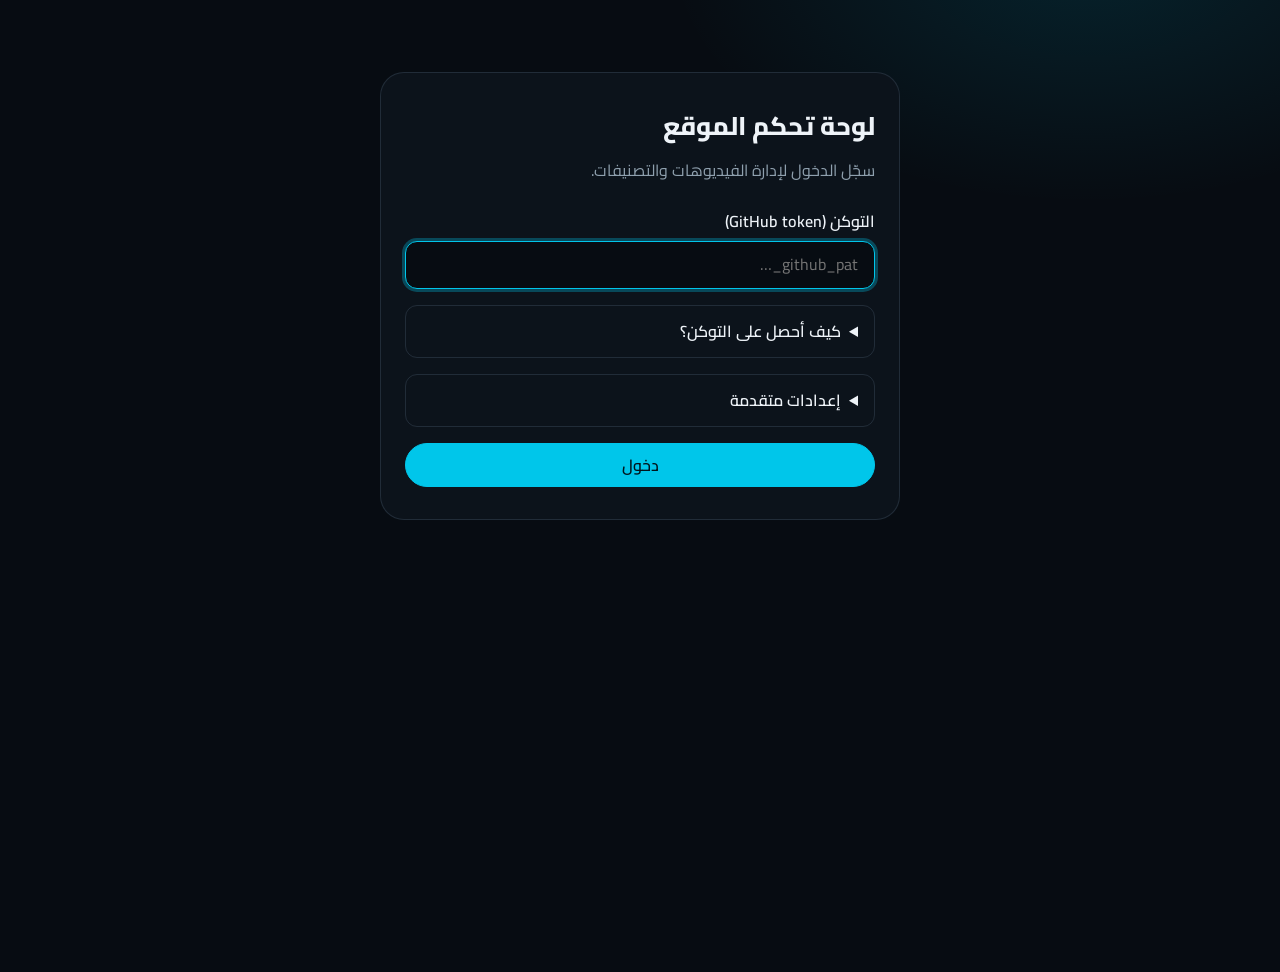
==== admin/index.html @ cd0e5b62 "Cyan theme, stacked sections, admin dashboard" ====
<!DOCTYPE html>
<html lang="ar" dir="rtl">
<head>
<meta charset="UTF-8">
<meta name="viewport" content="width=device-width, initial-scale=1">
<meta name="robots" content="noindex, nofollow">
<meta name="theme-color" content="#070C12">
<title>لوحة تحكم الموقع</title>
<link rel="preconnect" href="https://fonts.googleapis.com">
<link rel="preconnect" href="https://fonts.gstatic.com" crossorigin>
<link href="https://fonts.googleapis.com/css2?family=Cairo:wght@400;600;800&display=swap" rel="stylesheet">
<link rel="stylesheet" href="admin.css">
</head>
<body>
<div id="app"></div>

<div id="busy" class="busy" hidden role="alert" aria-live="assertive">
  <div class="busy-card">
    <div class="spinner" aria-hidden="true"></div>
    <p id="busy-text">جاري الحفظ…</p>
    <div class="bar"><i id="busy-bar"></i></div>
    <small>لا تسكّر الصفحة حتى ينتهي.</small>
  </div>
</div>

<div id="toasts" class="toasts" aria-live="polite"></div>

<script type="module" src="app.js"></script>
</body>
</html>
---- admin/admin.css ----
/* Admin dashboard. Same palette as the site (see ../css/styles.css), right-to-left. */
:root {
  --bg: #070C12;
  --surface: #0C131B;
  --surface-2: #121C27;
  --line: rgba(160, 200, 230, .14);
  --text: #EEF3F8;
  --muted: #8FA0AE;
  --accent: #00C6EA;
  --accent-2: #3DD9F5;
  --on-accent: #00151C;
  --danger: #FF6B6B;
  --ok: #4ADE80;
  --glow: rgba(0, 198, 234, .3);
  --radius: 14px;
  --s1: 8px; --s2: 16px; --s3: 24px; --s4: 32px; --s5: 40px;
}
* { box-sizing: border-box; margin: 0; padding: 0; }
body {
  font-family: 'Cairo', 'Manrope', system-ui, sans-serif; background: var(--bg); color: var(--text);
  line-height: 1.7; -webkit-font-smoothing: antialiased; min-height: 100vh;
  background-image: radial-gradient(600px 360px at 85% -5%, rgba(0,198,234,.12), transparent 70%);
  background-repeat: no-repeat;
}
button, input, select { font: inherit; color: inherit; }
ul { list-style: none; }
a { color: inherit; text-decoration: none; }
.wrap { max-width: 960px; margin: 0 auto; padding: var(--s3) var(--s2) var(--s5); }

/* Type scale: title, section heading, body, small */
h1 { font-size: 1.6rem; font-weight: 800; }
h2 { font-size: 1.2rem; font-weight: 800; }
.muted { color: var(--muted); }
.ltr { direction: ltr; unicode-bidi: isolate; display: inline-block; }
small, .small { font-size: .85rem; color: var(--muted); }

/* Buttons: one primary per screen, everything else quieter */
.btn {
  display: inline-flex; align-items: center; justify-content: center; gap: var(--s1);
  min-height: 44px; padding: 0 var(--s3); border-radius: 999px; cursor: pointer; font-weight: 600;
  border: 1px solid var(--line); background: var(--surface-2); transition: transform .15s, border-color .2s, box-shadow .2s;
}
.btn:hover { border-color: var(--accent); }
.btn:disabled { opacity: .5; cursor: not-allowed; }
.btn-primary { background: var(--accent); color: var(--on-accent); border-color: var(--accent); }
.btn-primary:hover { box-shadow: 0 8px 28px -6px var(--glow); transform: translateY(-1px); }
.btn-danger { color: var(--danger); border-color: rgba(255,107,107,.45); background: transparent; }
.btn-danger:hover { border-color: var(--danger); }
.btn-danger.solid { background: var(--danger); color: #1c0606; border-color: var(--danger); }
.btn-sm { min-height: 44px; padding: 0 var(--s2); font-size: .92rem; }
.icon-btn {
  width: 44px; height: 44px; border-radius: 50%; cursor: pointer; display: grid; place-items: center;
  border: 1px solid var(--line); background: transparent; font-size: 1rem; line-height: 1;
}
.icon-btn:hover:not(:disabled) { border-color: var(--accent); color: var(--accent); }
.icon-btn:disabled { opacity: .35; cursor: not-allowed; }

/* Forms */
label { display: block; font-weight: 600; margin-bottom: 6px; }
input[type=text], input[type=password], select {
  width: 100%; min-height: 48px; padding: 0 var(--s2); border-radius: 12px; background: var(--bg);
  border: 1px solid var(--line); outline: none;
}
input:focus, select:focus { border-color: var(--accent); box-shadow: 0 0 0 3px var(--glow); }
.field { margin-bottom: var(--s2); }
.error-text { color: var(--danger); font-size: .9rem; margin-top: 6px; }

/* Login */
.login { max-width: 520px; margin: 8vh auto 0; padding: var(--s4) var(--s3); border: 1px solid var(--line); border-radius: 24px; background: var(--surface); }
.login h1 { margin-bottom: var(--s1); }
.login .muted { margin-bottom: var(--s3); }
details { margin: var(--s2) 0; border: 1px solid var(--line); border-radius: 12px; padding: 0 var(--s2); }
summary { cursor: pointer; padding: 12px 0; font-weight: 600; min-height: 44px; }
details[open] summary { border-bottom: 1px solid var(--line); margin-bottom: var(--s1); }
details ol { padding: 0 var(--s3) var(--s2) 0; color: var(--muted); }
details li { margin-bottom: 6px; }
details b { color: var(--text); }
code { direction: ltr; unicode-bidi: isolate; background: var(--bg); padding: 1px 6px; border-radius: 6px; font-size: .9em; }

/* Header + tabs */
.top { display: flex; align-items: center; justify-content: space-between; gap: var(--s2); flex-wrap: wrap; margin-bottom: var(--s3); }
.top .links { display: flex; gap: var(--s1); flex-wrap: wrap; }
.tabs { display: flex; gap: var(--s1); border-bottom: 1px solid var(--line); margin-bottom: var(--s3); }
.tab { min-height: 48px; padding: 0 var(--s3); background: none; border: 0; border-bottom: 3px solid transparent; color: var(--muted); font-weight: 600; cursor: pointer; }
.tab[aria-selected="true"] { color: var(--accent); border-bottom-color: var(--accent); }
.toolbar { display: flex; align-items: center; justify-content: space-between; gap: var(--s2); flex-wrap: wrap; margin-bottom: var(--s3); }

/* Lists */
.group + .group { margin-top: var(--s4); }
.group-head { display: flex; align-items: baseline; gap: var(--s1); margin-bottom: var(--s2); }
.rows { display: grid; gap: var(--s1); }
.row {
  display: grid; grid-template-columns: auto 1fr auto; align-items: center; gap: var(--s2);
  padding: var(--s1) var(--s2); border: 1px solid var(--line); border-radius: var(--radius); background: var(--surface);
}
.row.cat { grid-template-columns: 1fr auto; padding: var(--s2); }
.thumb { width: 72px; aspect-ratio: 16/9; border-radius: 8px; overflow: hidden; background: var(--surface-2); display: grid; place-items: center; color: var(--muted); font-size: .7rem; }
.thumb.vertical { width: 44px; aspect-ratio: 9/16; }
.thumb img { width: 100%; height: 100%; object-fit: cover; }
.row-title { font-weight: 600; overflow-wrap: anywhere; }
.actions { display: flex; gap: 6px; flex-wrap: wrap; justify-content: flex-end; }
.empty { text-align: center; padding: var(--s5) var(--s3); border: 1px dashed var(--line); border-radius: var(--radius); }
.empty h2 { margin-bottom: 4px; }
.empty p { color: var(--muted); margin-bottom: var(--s3); }
.storage { font-size: .85rem; color: var(--muted); }
.storage.warn { color: var(--danger); }
.add-cat { display: flex; gap: var(--s1); margin-bottom: var(--s3); }
.add-cat input { flex: 1; }

/* Dialogs */
dialog.modal {
  width: min(560px, calc(100vw - 32px)); max-height: calc(100dvh - 32px); overflow: auto; margin: auto;
  padding: var(--s3); border: 1px solid var(--line); border-radius: 20px; background: var(--surface); color: var(--text);
}
dialog.modal::backdrop { background: rgba(0,0,0,.75); backdrop-filter: blur(4px); }
.modal-head { display: flex; align-items: center; justify-content: space-between; margin-bottom: var(--s3); }
.modal-actions { display: flex; gap: var(--s1); justify-content: flex-start; margin-top: var(--s3); flex-wrap: wrap; }
.drop {
  display: grid; place-items: center; text-align: center; gap: 4px; padding: var(--s4) var(--s2); cursor: pointer;
  border: 2px dashed var(--line); border-radius: var(--radius); background: var(--bg); transition: border-color .2s;
}
.drop:hover, .drop.over { border-color: var(--accent); }
.drop input { display: none; }
.preview { display: grid; gap: var(--s1); justify-items: center; margin-bottom: var(--s2); }
.preview video { max-width: 100%; max-height: 38vh; border-radius: 12px; background: #000; }
.poster-row { display: flex; align-items: center; gap: var(--s2); flex-wrap: wrap; justify-content: center; }
.poster-row img { height: 64px; border-radius: 8px; border: 1px solid var(--line); }
.notice { padding: var(--s1) var(--s2); border-radius: 12px; border: 1px solid var(--line); background: var(--bg); font-size: .92rem; }
.notice.bad { border-color: rgba(255,107,107,.5); color: var(--danger); }

/* Busy overlay + toasts */
.busy { position: fixed; inset: 0; z-index: 50; display: grid; place-items: center; background: rgba(0,0,0,.8); backdrop-filter: blur(4px); }
.busy[hidden] { display: none; }
.busy-card { width: min(420px, calc(100vw - 32px)); padding: var(--s4) var(--s3); text-align: center; border-radius: 20px; background: var(--surface); border: 1px solid var(--line); display: grid; gap: var(--s2); justify-items: center; }
.spinner { width: 36px; height: 36px; border-radius: 50%; border: 3px solid var(--line); border-top-color: var(--accent); animation: spin .9s linear infinite; }
@keyframes spin { to { transform: rotate(360deg); } }
.bar { width: 100%; height: 8px; border-radius: 999px; background: var(--surface-2); overflow: hidden; }
.bar i { display: block; height: 100%; width: 0; background: var(--accent); transition: width .3s; }
.toasts { position: fixed; z-index: 60; inset-inline: 0; bottom: var(--s3); display: grid; gap: var(--s1); justify-items: center; pointer-events: none; padding: 0 var(--s2); }
.toast { pointer-events: auto; max-width: 560px; padding: 12px var(--s3); border-radius: 14px; background: var(--surface-2); border: 1px solid var(--line); box-shadow: 0 16px 40px rgba(0,0,0,.5); }
.toast.ok { border-color: rgba(74,222,128,.55); }
.toast.bad { border-color: rgba(255,107,107,.6); }

:focus-visible { outline: 2px solid var(--accent-2); outline-offset: 2px; }
@media (max-width: 600px) {
  .row { grid-template-columns: auto 1fr; }
  .row .actions { grid-column: 1 / -1; justify-content: flex-start; }
  .row.cat { grid-template-columns: 1fr; }
  .tab { padding: 0 var(--s2); }
  .modal-actions .btn { flex: 1; }
}
@media (prefers-reduced-motion: reduce) { * { transition: none !important; animation: none !important; } }
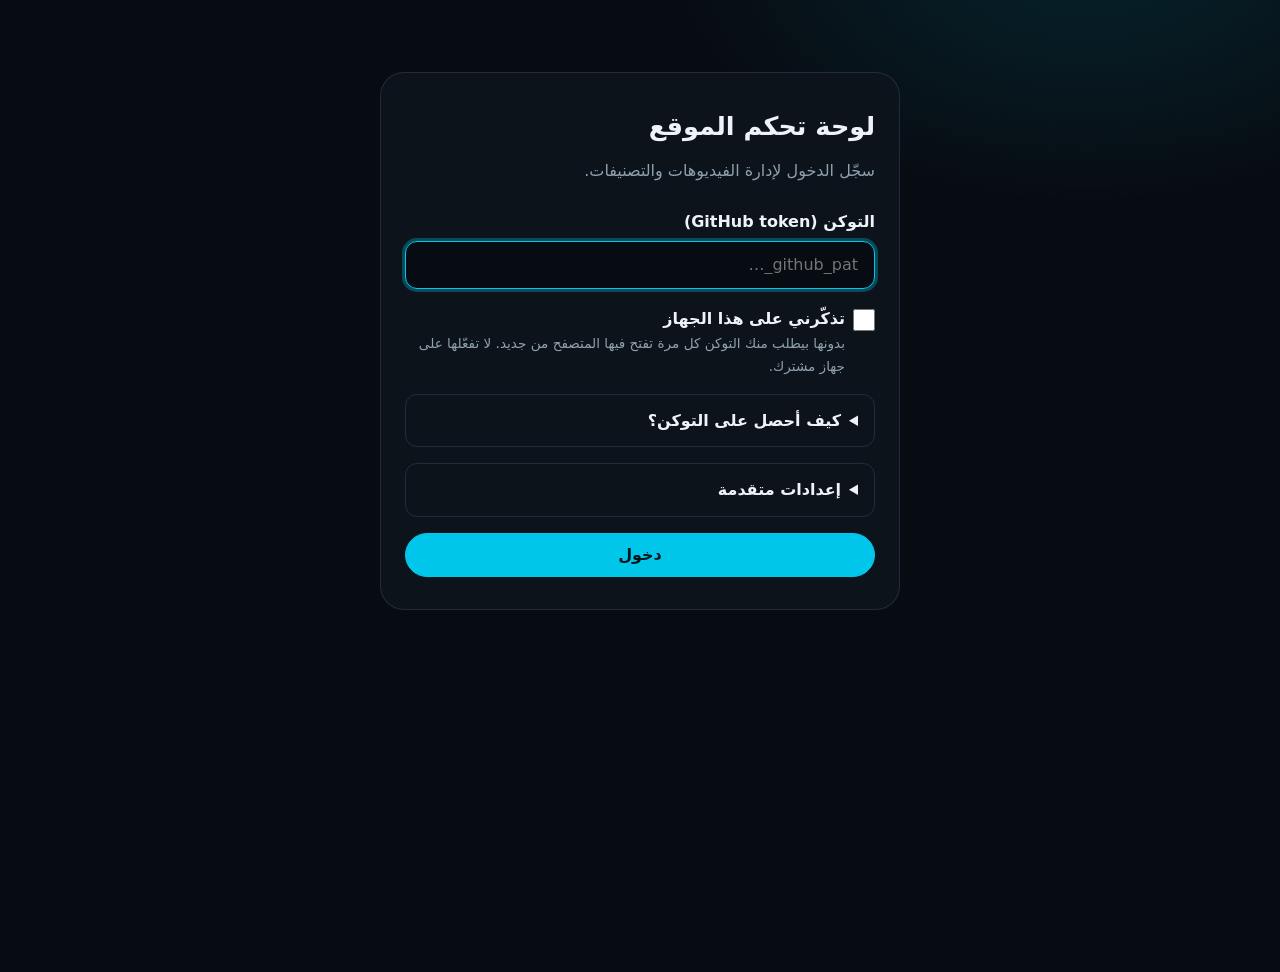
==== commit 796a8347: "Harden admin: CSP and session-only token by default" ====
--- a/admin/index.html
+++ b/admin/index.html
@@ -3,6 +3,7 @@
 <head>
 <meta charset="UTF-8">
 <meta name="viewport" content="width=device-width, initial-scale=1">
+<meta http-equiv="Content-Security-Policy" content="default-src 'none'; script-src 'self'; style-src 'self' https://fonts.googleapis.com; font-src https://fonts.gstatic.com; img-src 'self' blob: data:; media-src 'self' blob:; connect-src https://api.github.com; base-uri 'none'; form-action 'none'; object-src 'none'">
 <meta name="robots" content="noindex, nofollow">
 <meta name="theme-color" content="#070C12">
 <title>لوحة تحكم الموقع</title>
--- a/admin/admin.css
+++ b/admin/admin.css
@@ -63,6 +63,10 @@
 }
 input:focus, select:focus { border-color: var(--accent); box-shadow: 0 0 0 3px var(--glow); }
 .field { margin-bottom: var(--s2); }
+.block { width: 100%; }
+.check { display: flex; align-items: flex-start; gap: var(--s1); margin: var(--s2) 0; cursor: pointer; }
+.check input { width: 22px; height: 22px; margin-top: 4px; flex: none; accent-color: var(--accent); }
+.check small { display: block; font-weight: 400; }
 .error-text { color: var(--danger); font-size: .9rem; margin-top: 6px; }
 
 /* Login */
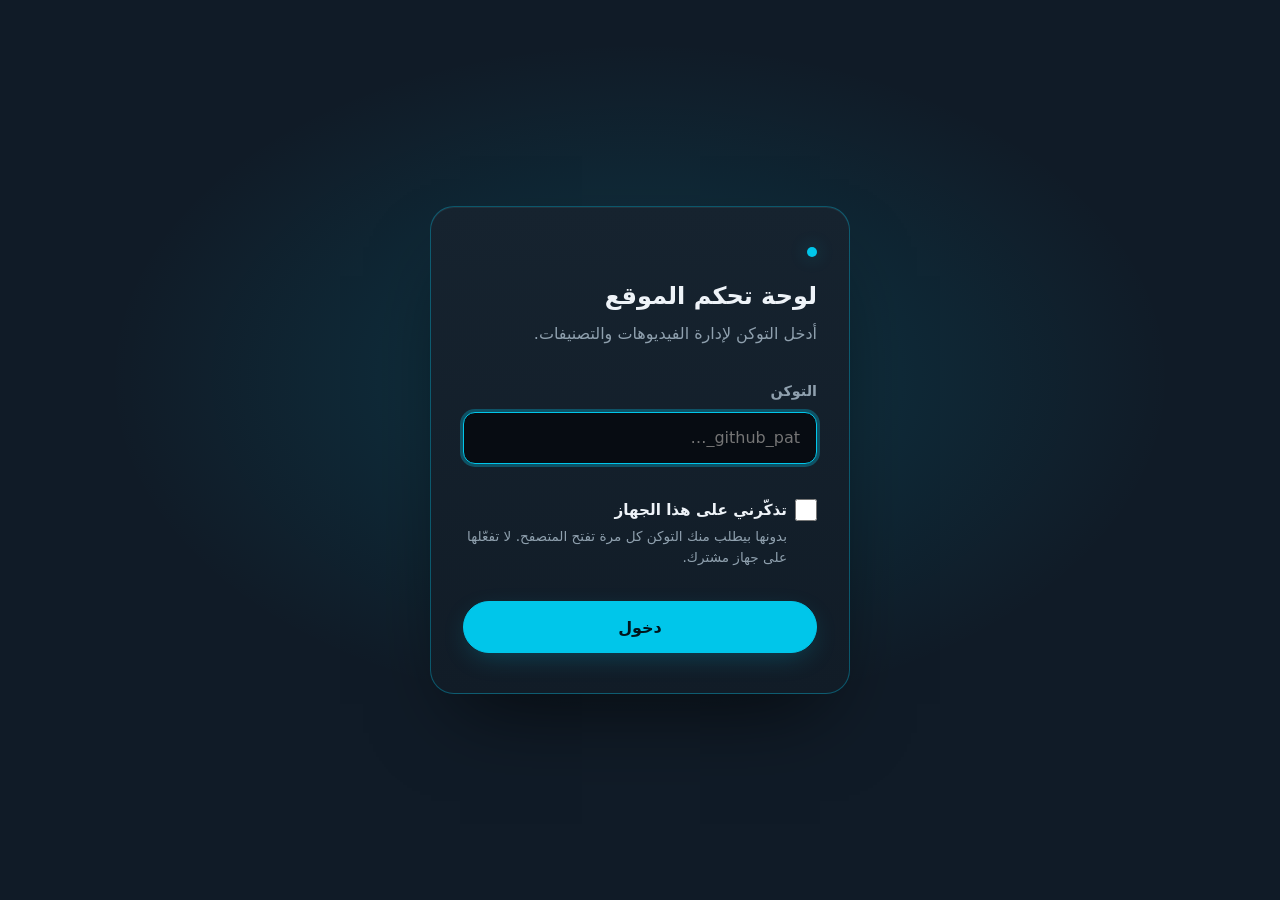
==== commit c7ebd948: "QA fixes: dev server hardening, favicon, data and a11y fixes" ====
--- a/admin/index.html
+++ b/admin/index.html
@@ -6,6 +6,7 @@
 <meta http-equiv="Content-Security-Policy" content="default-src 'none'; script-src 'self'; style-src 'self' https://fonts.googleapis.com; font-src https://fonts.gstatic.com; img-src 'self' blob: data:; media-src 'self' blob:; connect-src https://api.github.com; base-uri 'none'; form-action 'none'; object-src 'none'">
 <meta name="robots" content="noindex, nofollow">
 <meta name="theme-color" content="#070C12">
+<link rel="icon" href="../favicon.svg" type="image/svg+xml">
 <title>لوحة تحكم الموقع</title>
 <link rel="preconnect" href="https://fonts.googleapis.com">
 <link rel="preconnect" href="https://fonts.gstatic.com" crossorigin>
--- a/admin/admin.css
+++ b/admin/admin.css
@@ -70,16 +70,38 @@
 .error-text { color: var(--danger); font-size: .9rem; margin-top: 6px; }
 
 /* Login */
-.login { max-width: 520px; margin: 8vh auto 0; padding: var(--s4) var(--s3); border: 1px solid var(--line); border-radius: 24px; background: var(--surface); }
-.login h1 { margin-bottom: var(--s1); }
-.login .muted { margin-bottom: var(--s3); }
-details { margin: var(--s2) 0; border: 1px solid var(--line); border-radius: 12px; padding: 0 var(--s2); }
-summary { cursor: pointer; padding: 12px 0; font-weight: 600; min-height: 44px; }
-details[open] summary { border-bottom: 1px solid var(--line); margin-bottom: var(--s1); }
-details ol { padding: 0 var(--s3) var(--s2) 0; color: var(--muted); }
-details li { margin-bottom: 6px; }
-details b { color: var(--text); }
-code { direction: ltr; unicode-bidi: isolate; background: var(--bg); padding: 1px 6px; border-radius: 6px; font-size: .9em; }
+/* Login: a lighter backdrop and a card that floats with a soft cyan glow around it. */
+.gate {
+  min-height: 100dvh; display: grid; place-items: center; padding: var(--s4) var(--s3);
+  background: radial-gradient(760px 480px at 50% 42%, rgba(0,198,234,.16), transparent 70%), #101B27;
+}
+.float { position: relative; width: min(420px, 100%); animation: float 6s ease-in-out infinite; }
+.float::before {
+  content: ''; position: absolute; z-index: -1; inset: 0; border-radius: 28px; filter: blur(26px);
+  background: linear-gradient(135deg, rgba(0,198,234,.7), rgba(0,198,234,.15) 45%, rgba(61,217,245,.55));
+  animation: glow 4s ease-in-out infinite;
+}
+@keyframes float { 0%, 100% { transform: translateY(0); } 50% { transform: translateY(-10px); } }
+@keyframes glow { 0%, 100% { opacity: .38; } 50% { opacity: .68; } }
+.login {
+  display: grid; gap: var(--s4); padding: var(--s5) var(--s4); border-radius: 24px;
+  background: linear-gradient(180deg, #16232F, #111C27); border: 1px solid rgba(0,198,234,.35);
+  box-shadow: 0 1px 0 rgba(255,255,255,.06) inset, 0 40px 80px -30px rgba(0,0,0,.65);
+}
+.login-head { display: grid; gap: var(--s1); }
+.login-head::before { content: ''; width: 10px; height: 10px; margin-bottom: var(--s2); border-radius: 50%; background: var(--accent); box-shadow: 0 0 18px var(--glow); }
+.login h1 { font-size: 1.5rem; line-height: 1.3; }
+.login .field { margin: 0; display: grid; gap: var(--s1); }
+.login .field label { margin: 0; color: var(--muted); font-size: .9rem; }
+.login input[type=password] { min-height: 52px; }
+.login .error-text { margin: 0; }
+.login .error-text:empty { display: none; }
+.login .check { margin: 0; align-items: flex-start; color: var(--text); }
+.login .check input { margin: 3px 0 0; }
+.login .check b { font-weight: 600; font-size: .95rem; }
+.login .check small { margin-top: 2px; line-height: 1.6; }
+.login .btn { min-height: 52px; }
+.login .btn-primary { box-shadow: 0 8px 28px -8px var(--glow); }
 
 /* Header + tabs */
 .top { display: flex; align-items: center; justify-content: space-between; gap: var(--s2); flex-wrap: wrap; margin-bottom: var(--s3); }
@@ -153,4 +175,4 @@
   .tab { padding: 0 var(--s2); }
   .modal-actions .btn { flex: 1; }
 }
-@media (prefers-reduced-motion: reduce) { * { transition: none !important; animation: none !important; } }
+@media (prefers-reduced-motion: reduce) { * { transition: none !important; animation: none !important; } .float::before { opacity: .5; } }
